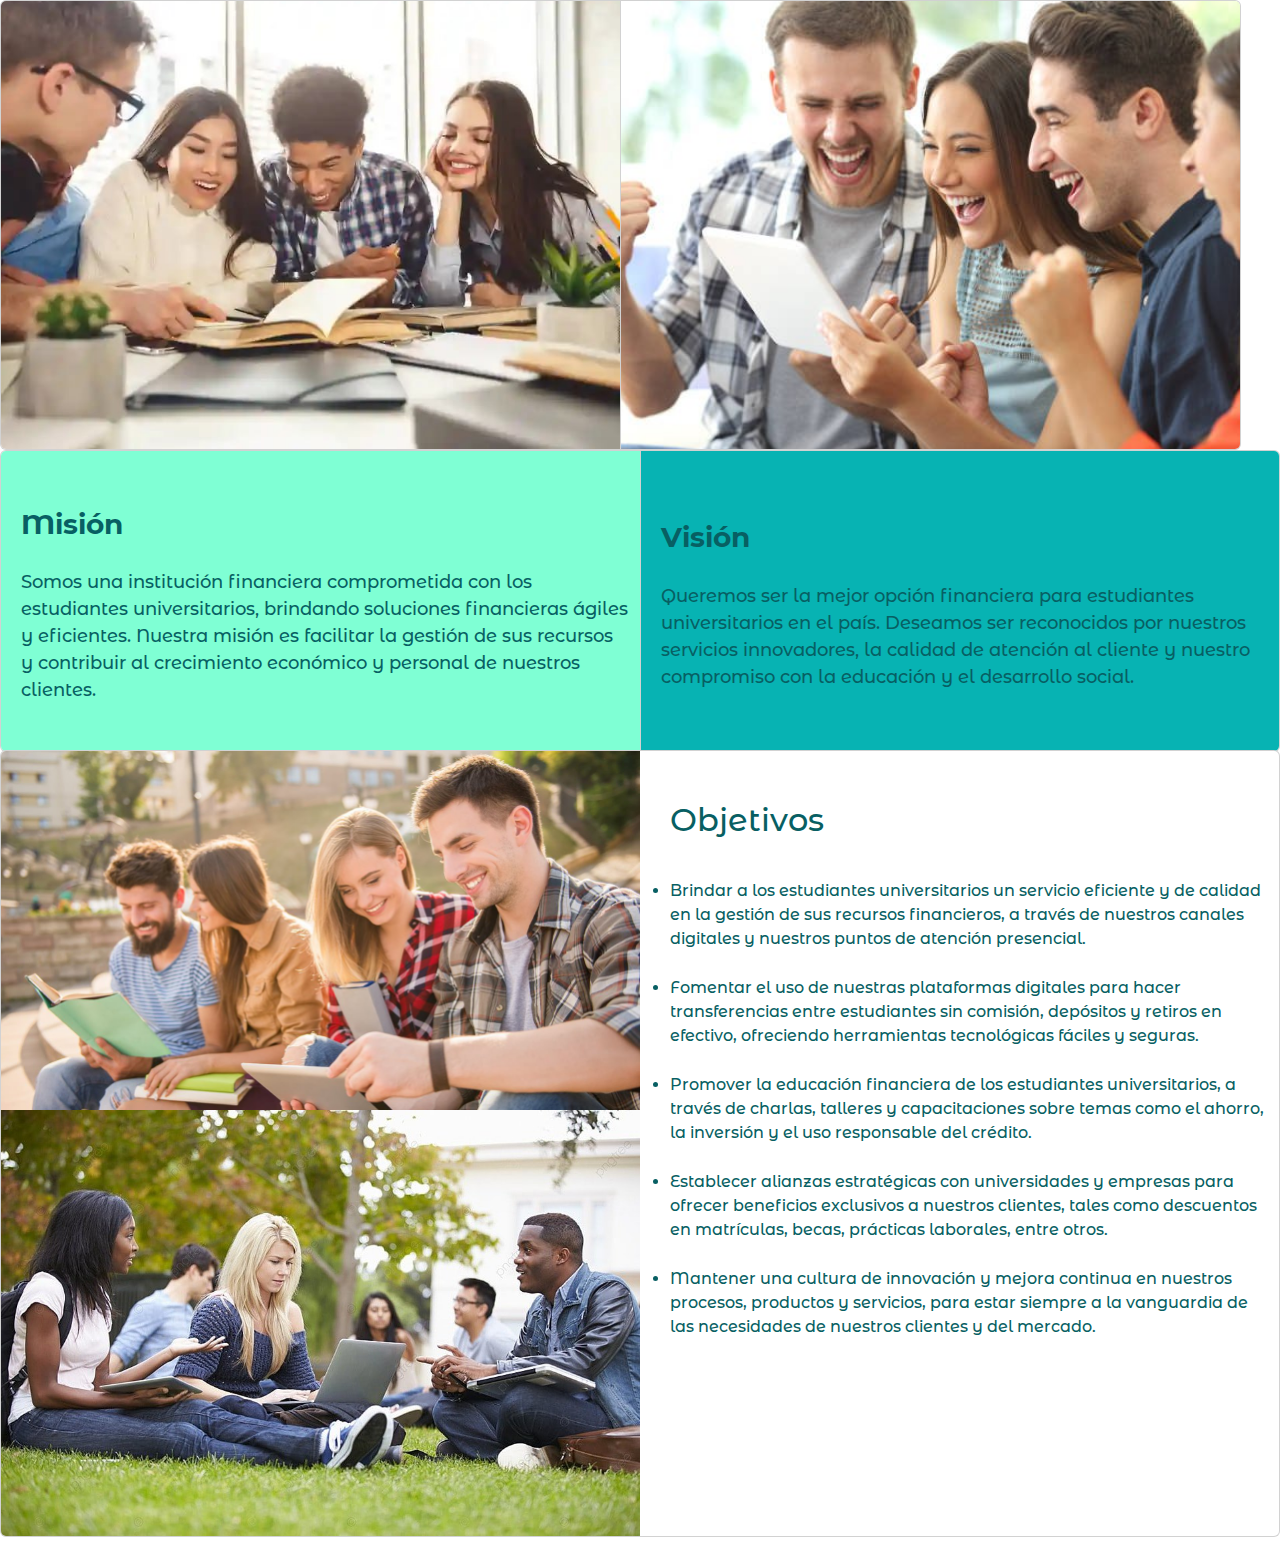
==== cards.html @ c6ab4f6c "se creo documento auxiliar cards" ====
<!DOCTYPE html>
<html lang="en">
    <head>
    <meta charset="UTF-8">
    <meta name="viewport" content="width=device-width, initial-scale=1.0">
    <title>Pruebas</title>

    <link rel="stylesheet" href="style.css">

    <!-- Google Fonts (fuente para los textos) -->
    <link href="https://fonts.googleapis.com/css2?family=Montserrat+Alternates:ital,wght@0,100;0,200;0,300;0,400;0,500;0,600;0,700;0,800;0,900;1,100;1,200;1,300;1,400;1,500;1,600;1,700;1,800;1,900&display=swap" rel="stylesheet">
    <!-- Bootstrap -->
    <link href="https://cdn.jsdelivr.net/npm/bootstrap@5.3.3/dist/css/bootstrap.min.css" rel="stylesheet" integrity="sha384-QWTKZyjpPEjISv5WaRU9OFeRpok6YctnYmDr5pNlyT2bRjXh0JMhjY6hW+ALEwIH" crossorigin="anonymous">
    </head>
    <body>

    <!-- contenedor1 cartas con imagenes-->
    <div class="container-card imgs">
        <div class="card-group">
          <!-- card 1-->
          <div class="card v2">
            <div class="face">
              <img src="imagenes/t1.jpg" class="card-img-fluid" alt="tarjeta1">
            </div>
          </div>   
          <!-- card 2 -->
          <div class="card v2">
            <div class="face">
              <img src="imagenes/t2.jpg" class="card-img-fluid" alt="tarjeta2">
            </div>
          </div>
        </div>
    </div>  <!-- fin del contenedor1--> 
    <!-- contenedor2 cartas con textos-->
    <div class="container-card texts"> 
        <div class="card-group">
            <!-- card de texto 1 -->
            <div class="card simple v2">
              <div class="bodytext soft">
                <h3 class="card-title-simple fw-bold">Misión</h3>
                <p class="card-text fw-medium">
                  Somos una institución financiera comprometida con los estudiantes universitarios,
                  brindando soluciones financieras ágiles y eficientes. Nuestra misión es facilitar la
                  gestión de sus recursos y contribuir al crecimiento económico y personal de nuestros clientes. 
                </p>
              </div>
            </div>
                    <!-- card de texto 2 -->
            <div class="card simple v2">
                <div class="bodytext dark">
                    <h3 class="card-title-simple fw-bold">Visión</h3>
                    <p class="card-text fw-medium">
                        Queremos ser la mejor opción financiera para estudiantes universitarios en el país.
                        Deseamos ser reconocidos por nuestros servicios innovadores, la calidad de atención
                        al cliente y nuestro compromiso con la educación y el desarrollo social.
                    </p>
                </div>
            </div>
        </div>
    </div>

    <!-- Otro Juego de Cards -->
    <div class="container-card text">
        <div class="card mb-3 simple" style="max-width: 100%;">
            <div class="row g-0">
              <div class="col-md-6">
                <img src="imagenes/t3.jpg" class="img-fluid" alt="t3">
                <img src="imagenes/t4.jpg" class="img-fluid" alt="t4">
              </div>
              <div class="col-md-6">
                <div class="bodygrid">
                  <h5 class="hsimple">Objetivos</h5>
                    <!-- texto 1  -->
                    <li class="card-text extend fw-medium">
                        Brindar a los estudiantes universitarios un servicio eficiente y de calidad
                        en la gestión de sus recursos financieros, a través de nuestros canales digitales
                        y nuestros puntos de atención presencial.
                    </li>
                    <!-- texto 2 -->
                    <li class="card-text extend fw-medium">
                        Fomentar el uso de nuestras plataformas digitales para hacer transferencias entre
                        estudiantes sin comisión, depósitos y retiros en efectivo, ofreciendo herramientas
                        tecnológicas fáciles y seguras.
                    </li>
                    <!-- texto 3 -->
                    <li class="card-text extend fw-medium">
                        Promover la educación financiera de los estudiantes universitarios, a través de
                        charlas, talleres y capacitaciones sobre temas como el ahorro, la inversión y el uso
                        responsable del crédito.
                    </li>
                    <!-- texto 4 -->
                    <li class="card-text extend fw-medium">
                        Establecer alianzas estratégicas con universidades y empresas para ofrecer
                        beneficios exclusivos a nuestros clientes, tales como descuentos en matrículas,
                        becas, prácticas laborales, entre otros.
                    </li>
                    <!-- texto 5 -->
                    <li class="card-text extend fw-medium">
                        Mantener una cultura de innovación y mejora continua en nuestros procesos,
                        productos y servicios, para estar siempre a la vanguardia de las necesidades de 
                        nuestros clientes y del mercado.
                    </li>
                </div>
              </div>
            </div>
          </div> 
    </div>  
   


    <script src="https://cdn.jsdelivr.net/npm/bootstrap@5.3.3/dist/js/bootstrap.bundle.min.js" integrity="sha384-YvpcrYf0tY3lHB60NNkmXc5s9fDVZLESaAA55NDzOxhy9GkcIdslK1eN7N6jIeHz" crossorigin="anonymous"></script>
    </body>
</html>
---- style.css ----
/*buena practica*/
*{
    margin: 0;
    padding: 0;
    box-sizing:border-box;
    outline: none; 
    font-family: "Montserrat Alternates", sans-serif
}

.head-title{
    text-align: center;
    font-size: 32px;
    color: #085f63;
}

.container-card{
    padding:0;
    margin: 0;
    display: flex;
    position:-webkit-sticky;
}

/* estilo de tarjetas */
.card{
    margin: 0;
    width: 100%;
    height: 450px;
    border-radius: 0px; 
    overflow: hidden;
    position: relative;
    cursor: pointer;        
}
/* estilo de imagenes */
.card-img-fluid{
    width: 100%;
    height: 450px;
    object-fit: cover;
}

/* body de cards celestes  */
.card-body{
    width: 100%;
    height: 450px;
    top: 0;
    right: -100%;
    position: absolute;
    backdrop-filter: blur(5px);
    display: flex;
    flex-direction: column;
    justify-content: center;
    transition: 0.1s;
}

/* background celeste de cards */
.darkt{
    background: #49beb6ab;
}

/* backgroun blanco de cards */
.softw{
    background: #ffffffaf;
}

/* efecto hover de las cards celestes */
.card:hover .card-body{
    right: 0;
}

/* efecto hover de las cards blancas
.card:hover .card-body{
    right: 0;
} */

/* titulo de las cards */
.card-title{
    text-align: center;
    /* text-transform: uppercase;  */
    font-size: 28px;
    font-weight: 500;
    color: #085f63;
}

/* subtitulo de las cards */
/* .card-subtitle{
    text-align: center;
    text-transform: uppercase;
    font-size: 20px;
    font-weight: 500;
} */

/* texto de las cards */
.card-info{
    text-align: center;
    font-size: 18px;
    line-height: 25px;
    margin: 40px 0;
    font-weight: 500;
}

/* estilo texto color blanco */
.textwhite{
    color: #ffffff;
}
/* estilo texto color turquesa claro */
.textturqblue{
    color: #49beb7;
}

/* 
===============FILOSOFIA DE GESTION======================
*/
/* 
    ============PRIMER CONJUNTO DE CARDS ===============
    ========las cards de esta seccion son sencillas======
*/


/* estilo del cursos para las tarjetas sencillas */
.v2{
    cursor: auto;
}

/* ======== ESTILO DE TARJETAS CON IMAGENES SOLAMENTE ===========*/

/* altura del contenedor de card sencilla con imagen solamente */
.imgs{
    padding:0;
    margin: 0;
    display: flex;
    position:-webkit-sticky;
    height: 450px;
}

/* estilo de tarjetas de imagen sencilla */
.face{
    margin: 0;
    width: 100%;
    height: 280px;
    position: relative;
}

/* ======== ESTILO DE TARJETAS CON TEXTO SOLAMENTE ========= */


/* altura del contenedor de cards sencillas con texto solamente */
.texts{
    padding:0;
    margin: 0;
    display: flex;
    position:-webkit-sticky;
    height: 300px;

}

/* estructura de card sencilla */
.simple{
    margin: 0;
    width: 100%;
    height: 380px;
    border-radius: 0px; 
    position: relative;
    display: flex;   
    justify-content:center;  
}


/* cuerpo de tarjeta sencilla */
.bodytext{
    width: 100%;
    height: 300px;
    top: 0;
    display: flex;
    flex-direction: column;
    justify-content: center;
}

/* cuerpo de tarjeta en tonos claros */
.soft{
    background-color: aquamarine;
}

/* cuerpo de tarjeta en tonos oscuros */
.dark{
    background-color: rgb(7, 179, 179);
}


/* titulos de las card sencillas */
.card-title-simple{
    text-align:left;
    margin-left: 20px;
    margin-top: 10px;
    font-size: 28px;
    font-weight: 500;
    color: #085f63;
}

/* texto de las cards sencillas */
.card-text{
    font-size: 18px;
    text-align: left;
    margin-left: 20px;
    margin-right: 10px;
    margin-top: 20px;
    color: #085f63;
}

/* 
    ============SEGUNDO CONJUNTO DE CARDS ================
    ========las cards de esta seccion son sencillas======
    ===incluyen una combinacion de imagenes y texto simple==
*/
/* cuerpo de card blanca sencilla */
.bgwhite{
    /* width: 100%; */
    height: 250px;
    /* top: 0; */
    background-color: #ffffff;
    /* display: flex;
    flex-direction: column;
    justify-content: center; */
}

/* titulos de las card horizontales sencillas */
.hsimple{
    text-align:left;
    margin-left: 30px;
    margin-top:50px;
    margin-bottom: 30px;
    font-size: 32px;
    font-weight: 500;
    color: #085f63;
}

/* texto de las card sencillas */
.extend{
    font-size: 16px;
    text-align: left;
    margin-left: 30px;
    margin-top: 10px;
    margin-bottom: 15px;
    color: #085f63;
}

.bodygrid{
    width: 100%;
    height: 300px;
    top: 0;
    display: flex;
    flex-direction: column;
    justify-content: space-between;
}

.gridhor{
    width: 100%;
    height: 300px;
}
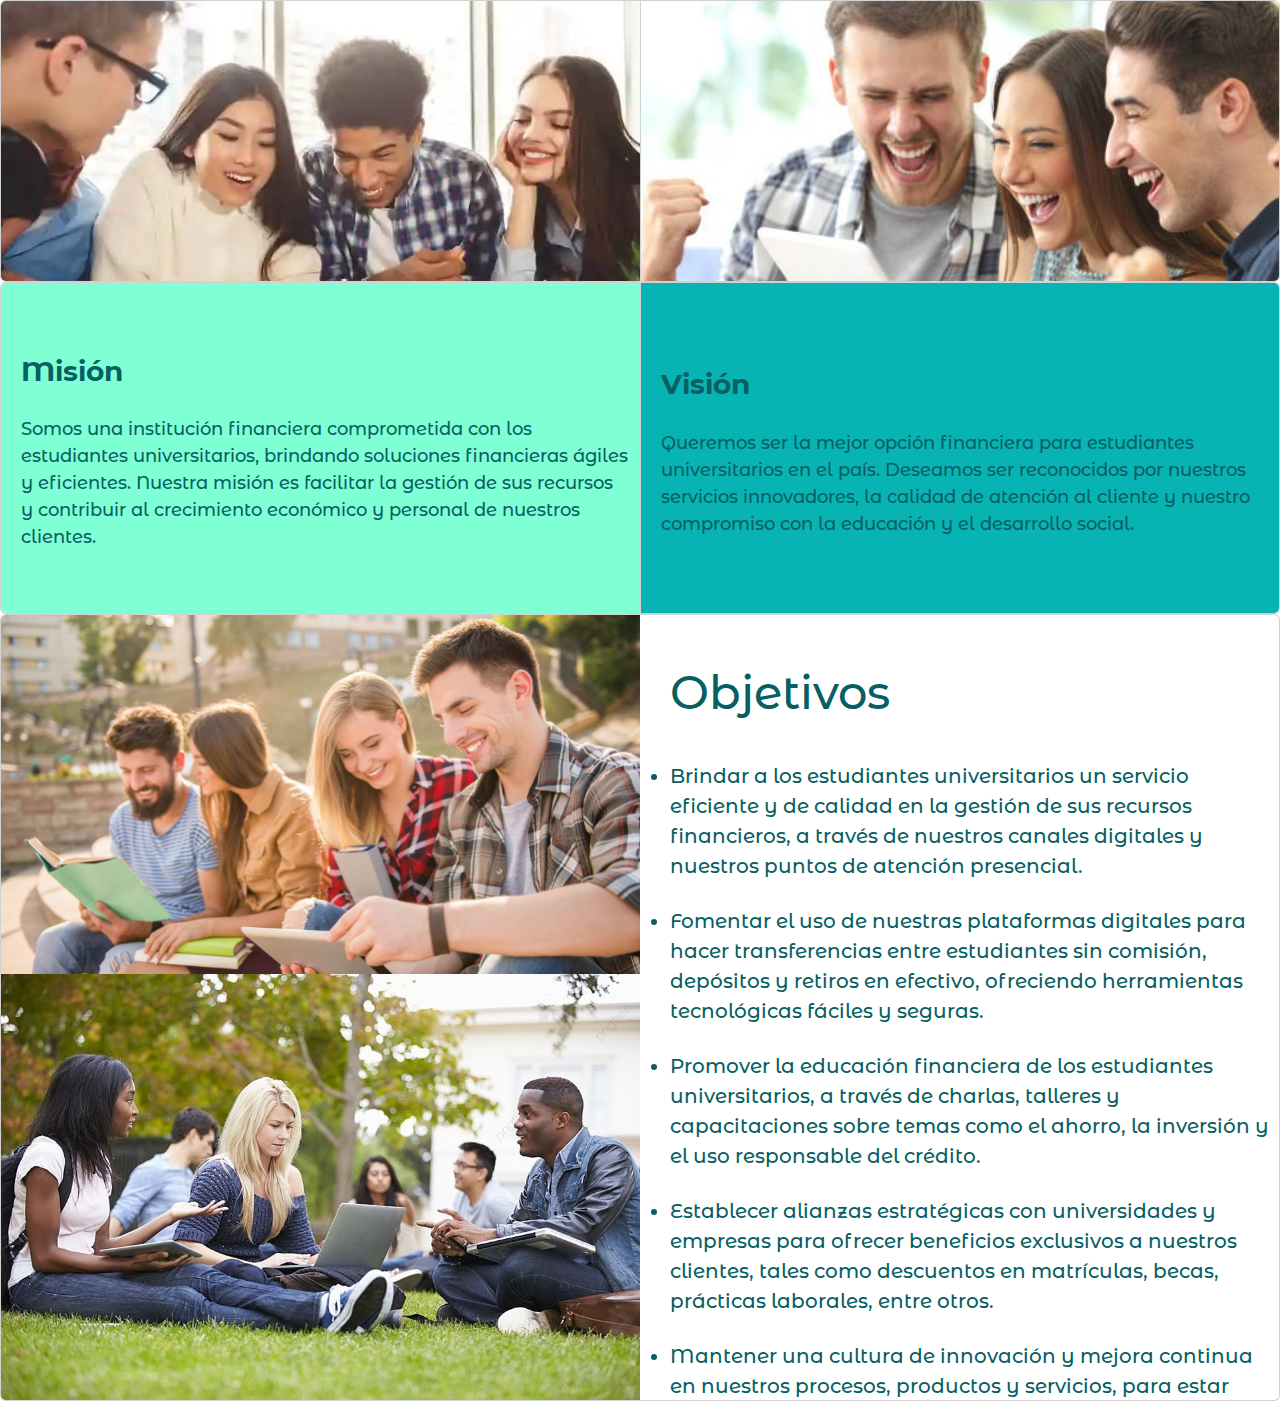
==== commit 36395d3a: "modificacion de contenedores para  la pagina de filosofia de gestion" ====
--- a/cards.html
+++ b/cards.html
@@ -14,8 +14,9 @@
     </head>
     <body>
 
+    <!-- ========================================================================================= -->
     <!-- contenedor1 cartas con imagenes-->
-    <div class="container-card imgs">
+    <div class="container-imgs">
         <div class="card-group">
           <!-- card 1-->
           <div class="card v2">
@@ -32,7 +33,7 @@
         </div>
     </div>  <!-- fin del contenedor1--> 
     <!-- contenedor2 cartas con textos-->
-    <div class="container-card texts"> 
+    <div class="container-texts"> 
         <div class="card-group">
             <!-- card de texto 1 -->
             <div class="card simple v2">
--- a/style.css
+++ b/style.css
@@ -7,24 +7,33 @@
     font-family: "Montserrat Alternates", sans-serif
 }
 
+/* Estilos para el título */
 .head-title{
     text-align: center;
     font-size: 32px;
     color: #085f63;
-}
+    margin-top: 15px; /* Ajusta el margen superior según sea necesario */
+}
+/*--------------------------------------------------------------
+# para los h1
+--------------------------------------------------------------*/
+  .head-title h1 {
+    font-weight:600;
+    
+  }
 
 .container-card{
     padding:0;
     margin: 0;
     display: flex;
-    position:-webkit-sticky;
+    position:sticky;
 }
 
 /* estilo de tarjetas */
 .card{
     margin: 0;
     width: 100%;
-    height: 450px;
+    height: 28rem;
     border-radius: 0px; 
     overflow: hidden;
     position: relative;
@@ -32,12 +41,12 @@
 }
 /* estilo de imagenes */
 .card-img-fluid{
-    width: 100%;
+    width: 720px;  /*no se le puede dar el 100% siempre ya que las imagenes empleadas tienen diferentes dimensiones*/
     height: 450px;
     object-fit: cover;
 }
 
-/* body de cards celestes  */
+/* body de cards  */
 .card-body{
     width: 100%;
     height: 450px;
@@ -65,11 +74,6 @@
 .card:hover .card-body{
     right: 0;
 }
-
-/* efecto hover de las cards blancas
-.card:hover .card-body{
-    right: 0;
-} */
 
 /* titulo de las cards */
 .card-title{
@@ -122,13 +126,13 @@
 
 /* ======== ESTILO DE TARJETAS CON IMAGENES SOLAMENTE ===========*/
 
-/* altura del contenedor de card sencilla con imagen solamente */
-.imgs{
+/*contenedor de card sencilla con imagen solamente */
+.container-imgs{
     padding:0;
     margin: 0;
     display: flex;
     position:-webkit-sticky;
-    height: 450px;
+    /* height: 450px; */
 }
 
 /* estilo de tarjetas de imagen sencilla */
@@ -142,14 +146,13 @@
 /* ======== ESTILO DE TARJETAS CON TEXTO SOLAMENTE ========= */
 
 
-/* altura del contenedor de cards sencillas con texto solamente */
-.texts{
+/* contenedor de cards sencillas con texto solamente */
+.container-texts{
     padding:0;
     margin: 0;
+    width: 100%;
     display: flex;
     position:-webkit-sticky;
-    height: 300px;
-
 }
 
 /* estructura de card sencilla */
@@ -167,7 +170,7 @@
 /* cuerpo de tarjeta sencilla */
 .bodytext{
     width: 100%;
-    height: 300px;
+    height: 330px;
     top: 0;
     display: flex;
     flex-direction: column;
@@ -206,19 +209,14 @@
 }
 
 /* 
-    ============SEGUNDO CONJUNTO DE CARDS ================
-    ========las cards de esta seccion son sencillas======
+    ============= SEGUNDO CONJUNTO DE CARDS ================
+    ==================== GRID CARDS ========================
+    ======== las cards de esta seccion son sencillas =======
     ===incluyen una combinacion de imagenes y texto simple==
 */
 /* cuerpo de card blanca sencilla */
 .bgwhite{
-    /* width: 100%; */
-    height: 250px;
-    /* top: 0; */
     background-color: #ffffff;
-    /* display: flex;
-    flex-direction: column;
-    justify-content: center; */
 }
 
 /* titulos de las card horizontales sencillas */
@@ -227,14 +225,19 @@
     margin-left: 30px;
     margin-top:50px;
     margin-bottom: 30px;
-    font-size: 32px;
+    font-size: clamp(1.5rem,3vw + 0.5rem,3rem);
+    /* NOTA: clamp permite establecer un rango de valores posibles (para este caso aplicados al font-size)
+       toma tres argumentos posibles (valor minimo,valor preferente,valor maximo)
+    */
     font-weight: 500;
     color: #085f63;
 }
 
 /* texto de las card sencillas */
 .extend{
-    font-size: 16px;
+    font-size: calc(1.25vw + .25rem);
+    /* Nota: a traves de calc es otra manera de calcular el "ajuste" al tamaño del font-size  */
+    /* font-size: clamp(.5rem,1.25vw + 0.15rem,2rem); */
     text-align: left;
     margin-left: 30px;
     margin-top: 10px;
@@ -250,8 +253,3 @@
     flex-direction: column;
     justify-content: space-between;
 }
-
-.gridhor{
-    width: 100%;
-    height: 300px;
-}